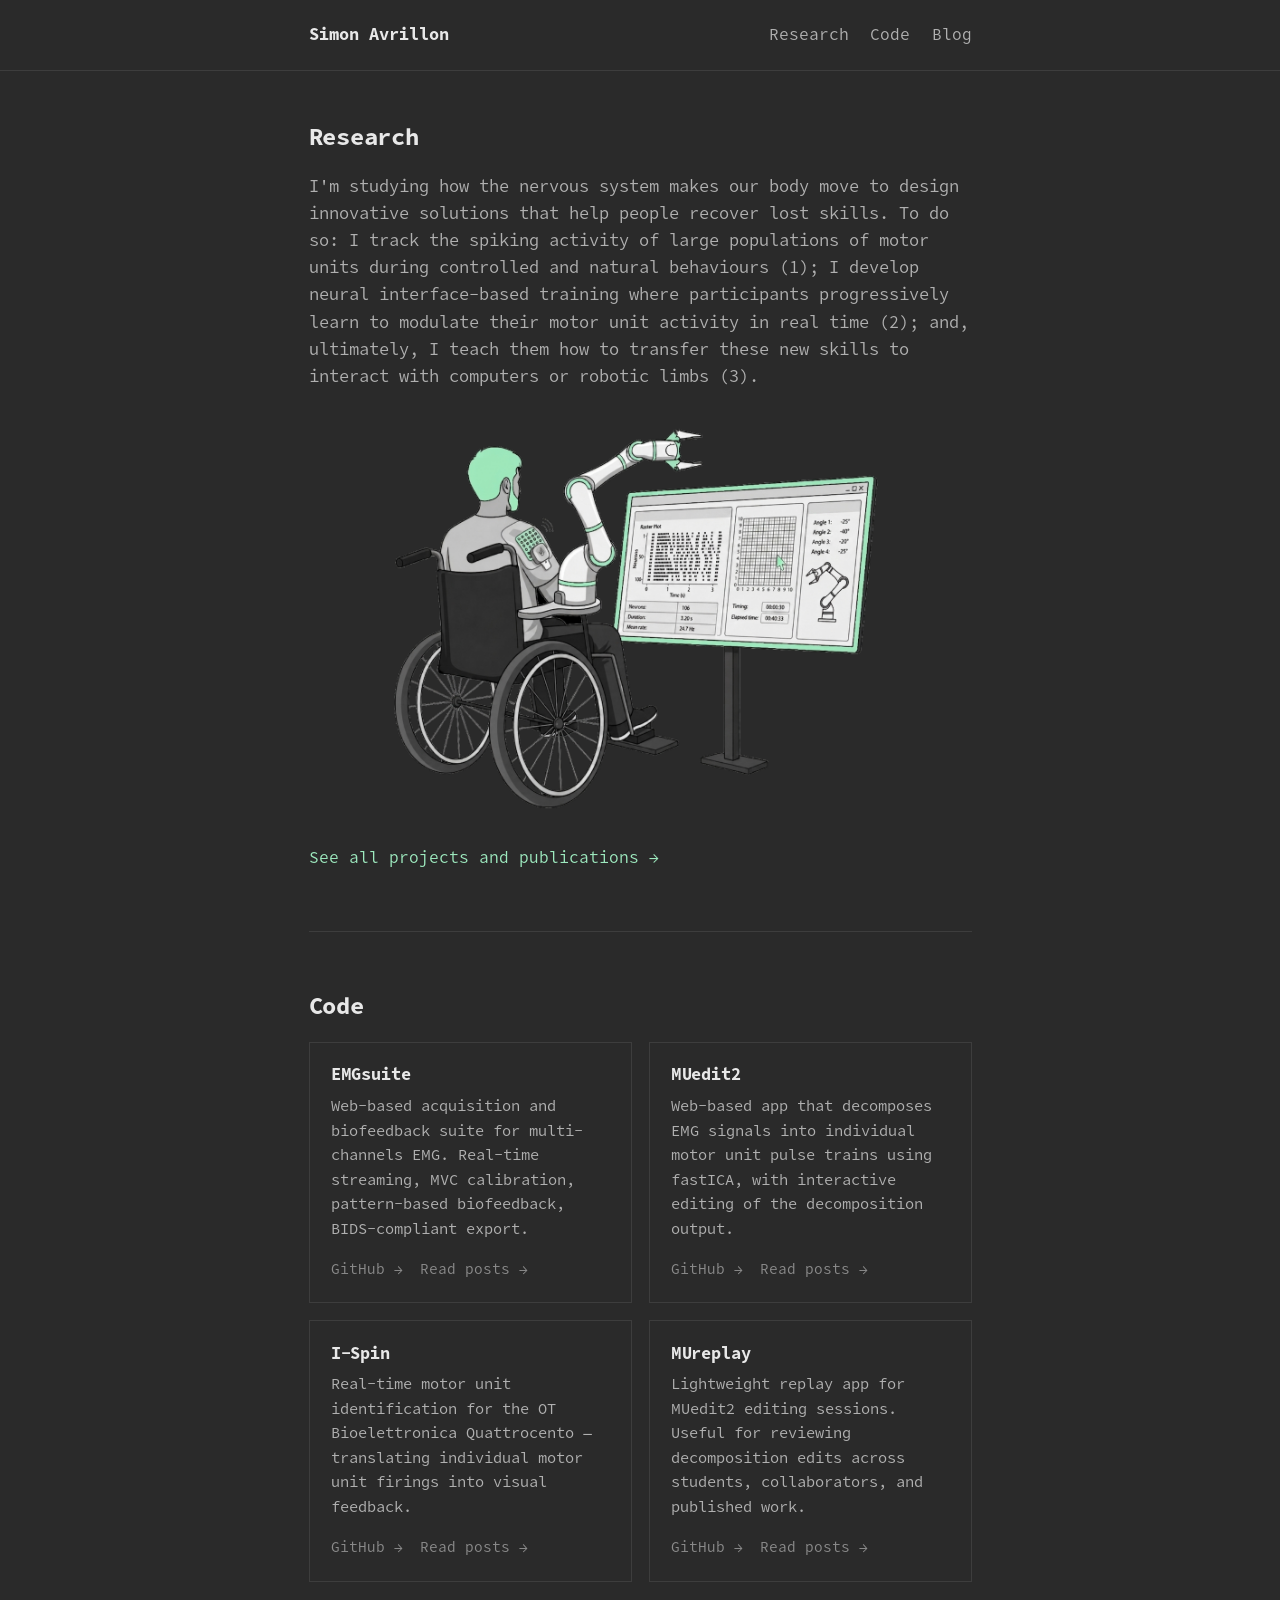
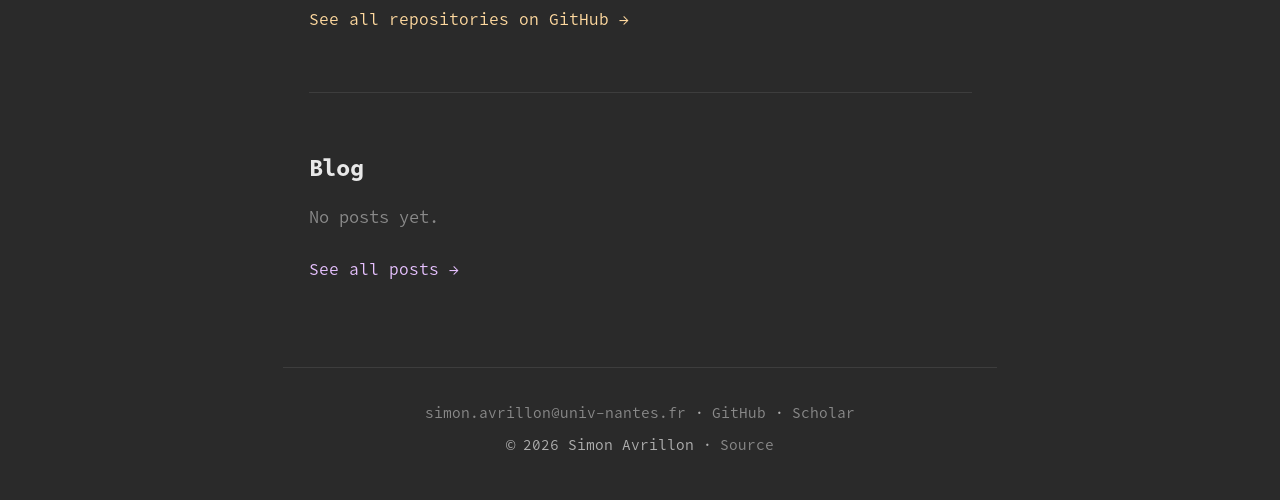
==== index.html @ 95c3a18e "first commit" ====
<!doctype html>
<html lang="en">
  <head>
    <meta charset="UTF-8" />
    <meta name="viewport" content="width=device-width, initial-scale=1.0" />
    <title>Simon Avrillon</title>
    <meta
      name="description"
      content="Simon Avrillon — researcher in neuromuscular physiology. Open-source tools for high-density EMG and motor unit analysis."
    />
    <link rel="stylesheet" href="css/style.css" />
    <link
      rel="icon"
      href="data:image/svg+xml,%3Csvg xmlns='http://www.w3.org/2000/svg' viewBox='0 0 24 24' fill='none' stroke='%236fa8ff' stroke-width='2' stroke-linecap='round' stroke-linejoin='round'%3E%3Cpath d='M22 12h-2.48a2 2 0 0 0-1.93 1.46l-2.35 8.36a.25.25 0 0 1-.48 0L9.24 2.18a.25.25 0 0 0-.48 0l-2.35 8.36A2 2 0 0 1 4.49 12H2'/%3E%3C/svg%3E"
    />
  </head>
  <body>
    <header class="site-header">
      <nav>
        <a href="/" class="brand">Simon Avrillon</a>
        <ul class="nav-links">
          <li><a href="#research">Research</a></li>
          <li><a href="#code">Code</a></li>
          <li><a href="#blog">Blog</a></li>
        </ul>
      </nav>
    </header>

    <main>
      <section id="research">
        <h2>Research</h2>
        <p>
          I'm studying how the nervous system makes our body move to design innovative solutions
          that help people recover lost skills. To do so: I track the spiking activity of large
          populations of motor units during controlled and natural behaviours (1); I develop neural
          interface-based training where participants progressively learn to modulate their motor
          unit activity in real time (2); and, ultimately, I teach them how to transfer these new
          skills to interact with computers or robotic limbs (3).
        </p>
        <img
          src="assets/research.png"
          alt="Research overview"
          style="width: 80%; display: block; margin: 0.2rem auto"
        />
        <p class="more-link"><a href="research.html">See all projects and publications →</a></p>
      </section>

      <section id="code">
        <h2>Code</h2>
        <ul class="repo-grid">
          <li class="repo-tile">
            <h3>EMGsuite</h3>
            <p>
              Web-based acquisition and biofeedback suite for multi-channels EMG. Real-time
              streaming, MVC calibration, pattern-based biofeedback, BIDS-compliant export.
            </p>
            <div class="tile-links">
              <a href="https://github.com/simonavrillon/EMGsuite">GitHub →</a>
              <a href="blog/?tag=emgsuite">Read posts →</a>
            </div>
          </li>
          <li class="repo-tile">
            <h3>MUedit2</h3>
            <p>
              Web-based app that decomposes EMG signals into individual motor unit pulse trains
              using fastICA, with interactive editing of the decomposition output.
            </p>
            <div class="tile-links">
              <a href="https://github.com/simonavrillon/MUedit2">GitHub →</a>
              <a href="blog/?tag=muedit">Read posts →</a>
            </div>
          </li>
          <li class="repo-tile">
            <h3>I-Spin</h3>
            <p>
              Real-time motor unit identification for the OT Bioelettronica Quattrocento —
              translating individual motor unit firings into visual feedback.
            </p>
            <div class="tile-links">
              <a href="https://github.com/simonavrillon/I-Spin">GitHub →</a>
              <a href="blog/?tag=i-spin">Read posts →</a>
            </div>
          </li>
          <li class="repo-tile">
            <h3>MUreplay</h3>
            <p>
              Lightweight replay app for MUedit2 editing sessions. Useful for reviewing
              decomposition edits across students, collaborators, and published work.
            </p>
            <div class="tile-links">
              <a href="https://github.com/simonavrillon/MUreplay">GitHub →</a>
              <a href="blog/?tag=mureplay">Read posts →</a>
            </div>
          </li>
        </ul>
        <p class="more-link">
          <a href="https://github.com/simonavrillon?tab=repositories"
            >See all repositories on GitHub →</a
          >
        </p>
      </section>

      <section id="blog">
        <h2>Blog</h2>
        <p class="muted">No posts yet.</p>
        <p class="more-link"><a href="blog/">See all posts →</a></p>
      </section>
    </main>

    <footer>
      <p>
        <a href="mailto:simon.avrillon@univ-nantes.fr">simon.avrillon@univ-nantes.fr</a> ·
        <a href="https://github.com/simonavrillon">GitHub</a> ·
        <a href="https://scholar.google.com/citations?user=N3VrB_kAAAAJ&hl=fr">Scholar</a>
      </p>
      <p>
        © <span id="year"></span> Simon Avrillon ·
        <a href="https://github.com/simonavrillon/simonavrillon.github.io">Source</a>
      </p>
    </footer>

    <script>
      document.getElementById("year").textContent = new Date().getFullYear();
    </script>
  </body>
</html>
---- css/style.css ----
/* ------------------------------------------------------------------
   Simon Avrillon — personal page
   Minimalist stylesheet. Plain CSS, no frameworks.
------------------------------------------------------------------- */

@font-face {
  font-family: "Office Code Pro";
  src: url("../assets/fonts/officecodepro-regular.otf") format("opentype");
  font-weight: 400;
  font-style: normal;
  font-display: swap;
}

@font-face {
  font-family: "Office Code Pro";
  src: url("../assets/fonts/officecodepro-regularitalic.otf") format("opentype");
  font-weight: 400;
  font-style: italic;
  font-display: swap;
}

@font-face {
  font-family: "Office Code Pro";
  src: url("../assets/fonts/officecodepro-bold.otf") format("opentype");
  font-weight: 700;
  font-style: normal;
  font-display: swap;
}

@font-face {
  font-family: "Office Code Pro";
  src: url("../assets/fonts/officecodepro-bolditalic.otf") format("opentype");
  font-weight: 700;
  font-style: italic;
  font-display: swap;
}

:root {
  --fg:        #e8e8e8;
  --fg-soft:   #b0b0b0;
  --muted:     #8a8a8a;
  --bg:        #2a2a2a;
  --accent:    #6fa8ff;
  --rule:      #3d3d3d;
  --max-width: 42rem;
  --font: "Office Code Pro", "SF Mono", Menlo, Consolas, monospace;
}

* { box-sizing: border-box; }

html { font-size: 17px; }

body {
  margin: 0;
  padding: 0;
  color: var(--fg);
  background: var(--bg);
  font-family: var(--font);
  line-height: 1.6;
  -webkit-font-smoothing: antialiased;
  -moz-osx-font-smoothing: grayscale;
}

/* --- Header / nav ------------------------------------------------- */

.site-header {
  border-bottom: 1px solid var(--rule);
}

.site-header nav {
  max-width: var(--max-width);
  margin: 0 auto;
  padding: 1.25rem 1.5rem;
  display: flex;
  align-items: center;
  justify-content: space-between;
  gap: 1.5rem;
  flex-wrap: wrap;
}

.brand {
  font-weight: 700;
  color: var(--fg);
  text-decoration: none;
}

.nav-links {
  list-style: none;
  display: flex;
  gap: 1.25rem;
  margin: 0;
  padding: 0;
}

.nav-links a {
  color: var(--fg-soft);
  text-decoration: none;
  font-size: 0.95rem;
  font-weight: 400;
}

.nav-links li:nth-child(1) a:hover { color: #9de9be; }
.nav-links li:nth-child(2) a:hover { color: #ffd99f; }
.nav-links li:nth-child(3) a:hover { color: #e7c1ff; }

/* --- Main layout -------------------------------------------------- */

main {
  max-width: var(--max-width);
  margin: 0 auto;
  padding: 3rem 1.5rem 4rem;
}

section + section {
  margin-top: 3.5rem;
  padding-top: 3.5rem;
  border-top: 1px solid var(--rule);
}

h1, h2, h3 {
  font-family: var(--font);
  font-weight: 600;
  letter-spacing: -0.01em;
  line-height: 1.25;
  color: var(--fg);
}

h1 {
  font-size: 2.4rem;
  margin: 0 0 0.5rem;
}

h2 {
  font-size: 1.4rem;
  margin: 0 0 1.25rem;
}

h3 {
  font-size: 1.1rem;
  margin: 0 0 0.3rem;
  font-family: var(--font);
  font-weight: 600;
}

p { margin: 0 0 1rem; color: var(--fg-soft); }

a { color: var(--accent); text-decoration: none; }
a:hover { text-decoration: underline; }


/* --- Repo tiles --------------------------------------------------- */

.repo-grid {
  list-style: none;
  margin: 0;
  padding: 0;
  display: grid;
  grid-template-columns: repeat(2, 1fr);
  gap: 1rem;
}

.repo-tile {
  border: 1px solid var(--rule);
  padding: 1.25rem;
  display: flex;
  flex-direction: column;
  gap: 0.5rem;
  transition: border-color 0.15s;
}

.repo-tile:hover { border-color: #ffd99f; }

.repo-tile h3 {
  margin: 0;
  font-size: 1rem;
  font-weight: 700;
  color: var(--fg);
}

.repo-tile p {
  margin: 0;
  flex: 1;
  font-size: 0.9rem;
}

.tile-links {
  display: flex;
  gap: 1rem;
  margin-top: 0.5rem;
}

.tile-links a {
  font-size: 0.85rem;
  color: var(--muted);
}

.tile-links a:hover { color: var(--accent); text-decoration: none; }

.more-link {
  margin-top: 1.5rem;
  font-size: 0.95rem;
}

#research .more-link a { color: #9de9be; }
#research .more-link a:hover { color: #9de9be; }

#code .more-link a { color: #ffd99f; }
#code .more-link a:hover { color: #ffd99f; }

#blog .post-list h3 a { color: #e7c1ff; }
#blog .post-list h3 a:hover { color: #e7c1ff; }
#blog .more-link a { color: #e7c1ff; }
#blog .more-link a:hover { color: #e7c1ff; }

/* --- Research aims ------------------------------------------------ */

.aim-list {
  list-style: none;
  margin: 2rem 0 0;
  padding: 0;
  display: grid;
  gap: 2.5rem;
}

.aim {
  display: grid;
  grid-template-columns: 2.5rem 1fr;
  gap: 1rem;
  align-items: start;
}

.aim-num {
  color: var(--muted);
  font-size: 0.8rem;
  letter-spacing: 0.05em;
  padding-top: 0.2rem;
}

.aim-body h2 {
  margin: 0 0 0.6rem;
  font-size: 1.1rem;
}

.aim-body p {
  margin: 0;
  font-size: 0.95rem;
}

/* --- Publications -------------------------------------------------- */

.pub-list {
  list-style: none;
  margin: 0;
  padding: 0;
  display: grid;
  gap: 1.75rem;
}

.pub {
  display: grid;
  grid-template-columns: 2.5rem 1fr;
  gap: 1rem;
  align-items: start;
}

.pub-year {
  color: var(--muted);
  font-size: 0.8rem;
  padding-top: 0.2rem;
}

.pub-body p { margin: 0; }

.pub-title {
  color: var(--fg);
  font-size: 0.95rem;
  margin-bottom: 0.3rem !important;
}

.pub-authors {
  color: var(--fg-soft);
  font-size: 0.85rem;
  margin-bottom: 0.2rem !important;
}

.pub-venue {
  color: var(--muted);
  font-size: 0.82rem;
  font-style: italic;
}

.pub-footnote {
  font-size: 0.8rem;
  color: var(--muted);
  margin-top: 1rem;
}

.muted { color: var(--muted); }

/* --- Blog --------------------------------------------------------- */

.post-list {
  list-style: none;
  margin: 0;
  padding: 0;
  display: grid;
  gap: 1.5rem;
}

.post-list li { display: grid; gap: 0.25rem; }

.post-list time {
  color: var(--muted);
  font-size: 0.85rem;
  font-family: var(--font);
}

.post-list h3 { margin: 0; }

.post-list p { margin: 0; font-size: 0.95rem; }

/* Single post */

article.post {
  max-width: 36rem;
}

article.post header {
  margin-bottom: 2rem;
}

article.post time {
  display: block;
  color: var(--muted);
  font-size: 0.85rem;
  font-family: var(--font);
  margin-bottom: 0.5rem;
}

article.post h1 { font-size: 2rem; }

article.post p, article.post li {
  font-family: var(--font);
  font-size: 1.05rem;
  line-height: 1.7;
}

article.post pre {
  background: var(--rule);
  padding: 1rem;
  overflow-x: auto;
  border-radius: 4px;
  font-size: 0.9rem;
}

article.post code {
  font-family: var(--font);
  font-size: 0.9em;
}

article.post blockquote {
  border-left: 3px solid var(--accent);
  margin: 1.5rem 0;
  padding: 0.25rem 0 0.25rem 1rem;
  color: var(--fg-soft);
  font-style: italic;
}

.back-link {
  font-size: 0.9rem;
  color: var(--muted);
}

.back-link a { color: #e7c1ff; }
.back-link a:hover { color: #e7c1ff; }

/* --- Footer ------------------------------------------------------- */

footer {
  max-width: var(--max-width);
  margin: 0 auto;
  padding: 2rem 1.5rem;
  border-top: 1px solid var(--rule);
  color: var(--muted);
  font-size: 0.85rem;
  text-align: center;
  word-break: break-word;
}

footer p {
  display: flex;
  flex-wrap: wrap;
  justify-content: center;
  gap: 0.25rem 0.5rem;
  margin: 0 0 0.5rem;
}

footer a { color: var(--muted); }
footer a:hover { color: var(--accent); }

/* --- Responsive --------------------------------------------------- */

@media (max-width: 600px) {
  .repo-grid { grid-template-columns: 1fr; }
}

@media (max-width: 480px) {
  html { font-size: 16px; }
  h1 { font-size: 2rem; }
  .site-header nav { padding: 1rem; gap: 1rem; }
  .nav-links { gap: 1rem; }
  main { padding: 2rem 1.25rem 3rem; }
  section + section { margin-top: 2.5rem; padding-top: 2.5rem; }
}
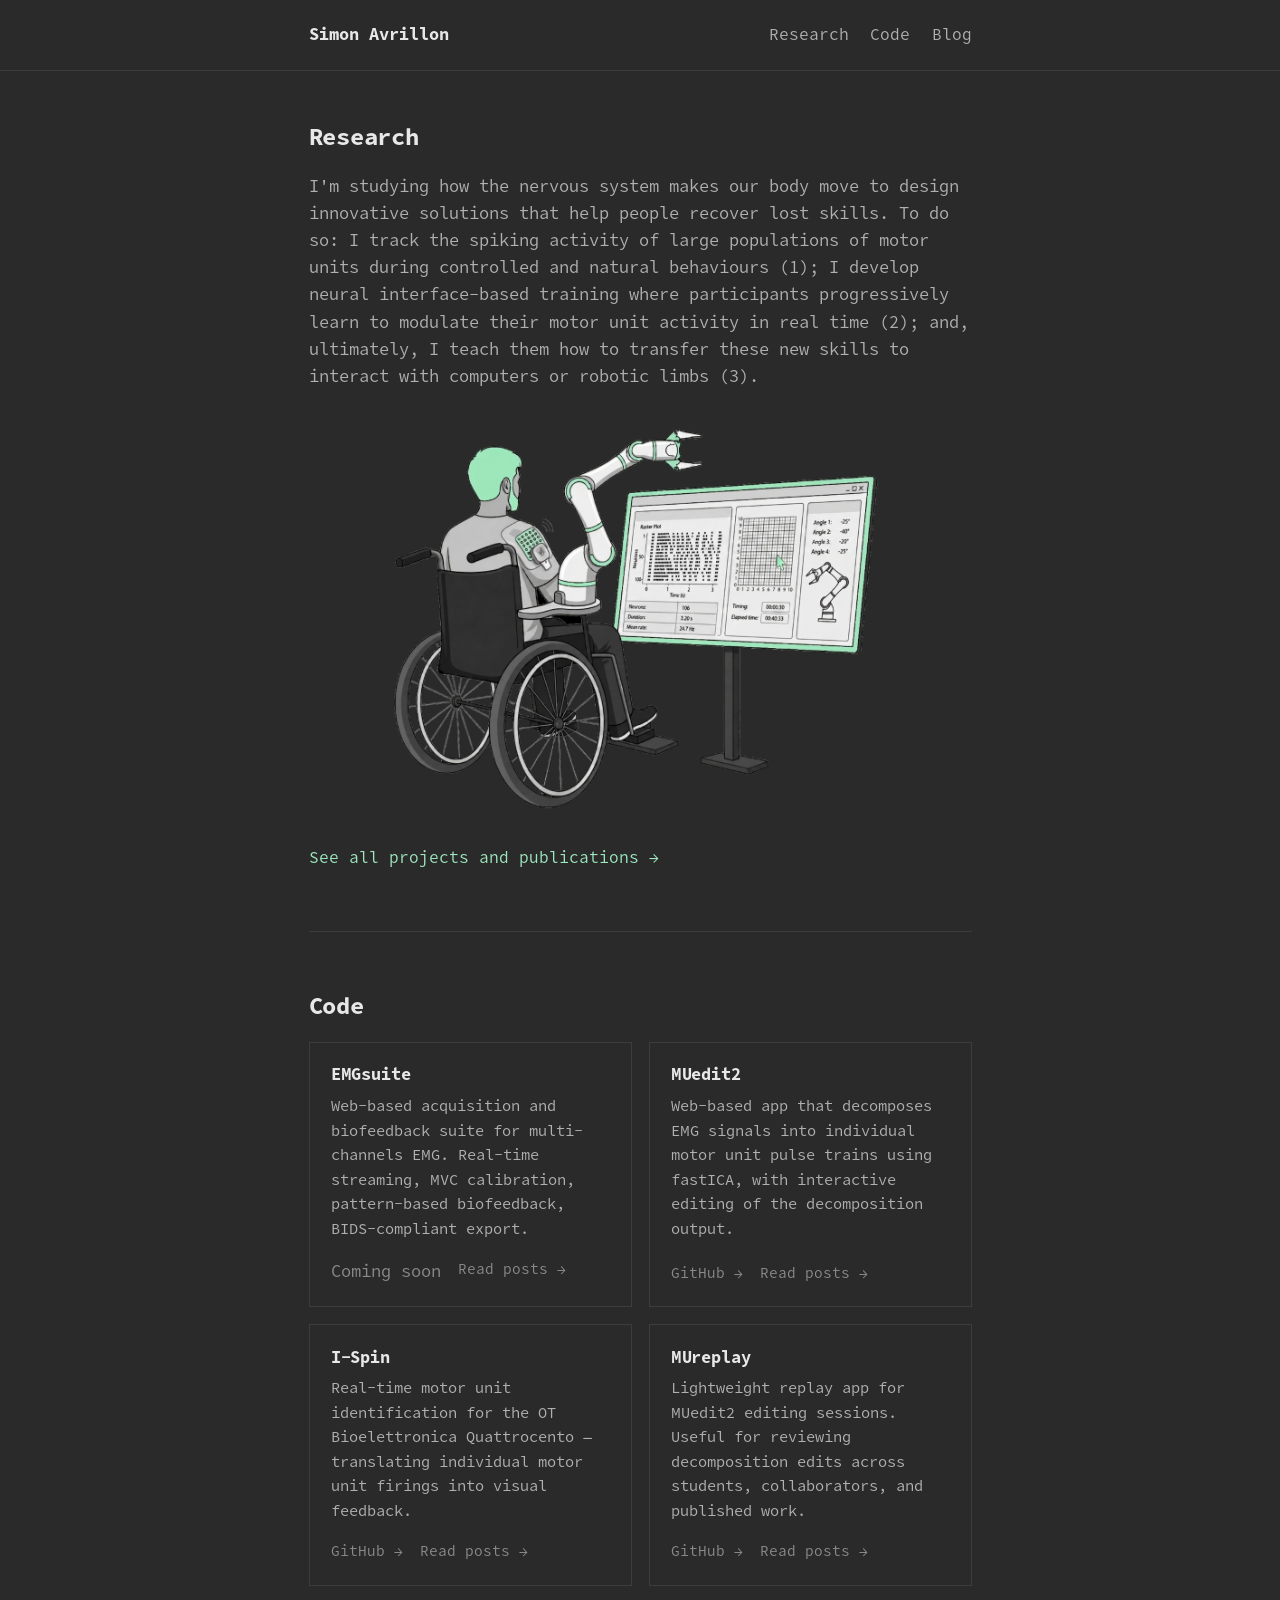
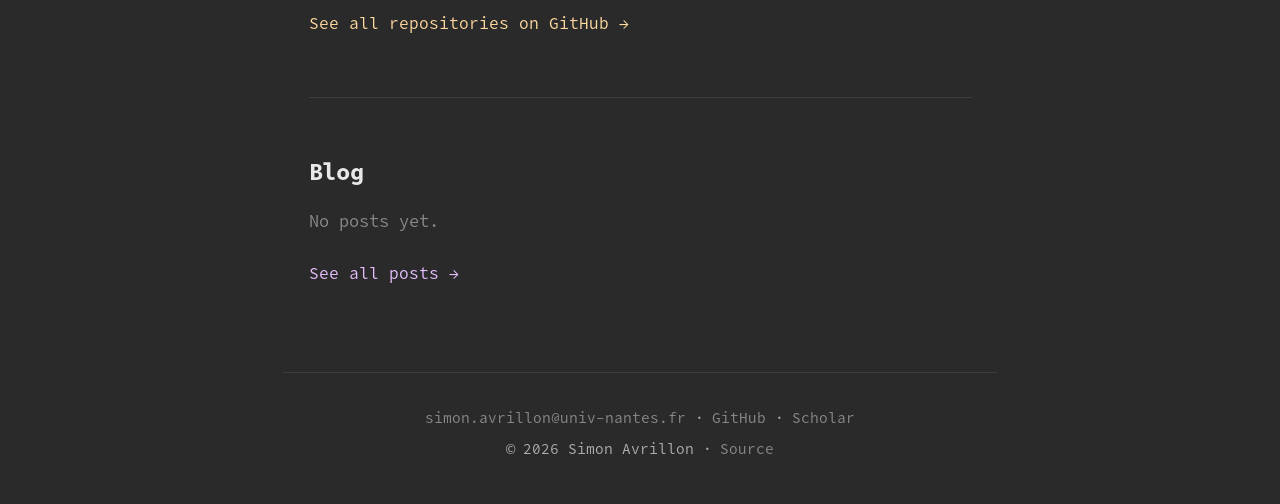
==== commit 76af3552: "update index pages" ====
--- a/index.html
+++ b/index.html
@@ -55,7 +55,7 @@
               streaming, MVC calibration, pattern-based biofeedback, BIDS-compliant export.
             </p>
             <div class="tile-links">
-              <a href="https://github.com/simonavrillon/EMGsuite">GitHub →</a>
+              <span class="muted">Coming soon</span>
               <a href="blog/?tag=emgsuite">Read posts →</a>
             </div>
           </li>
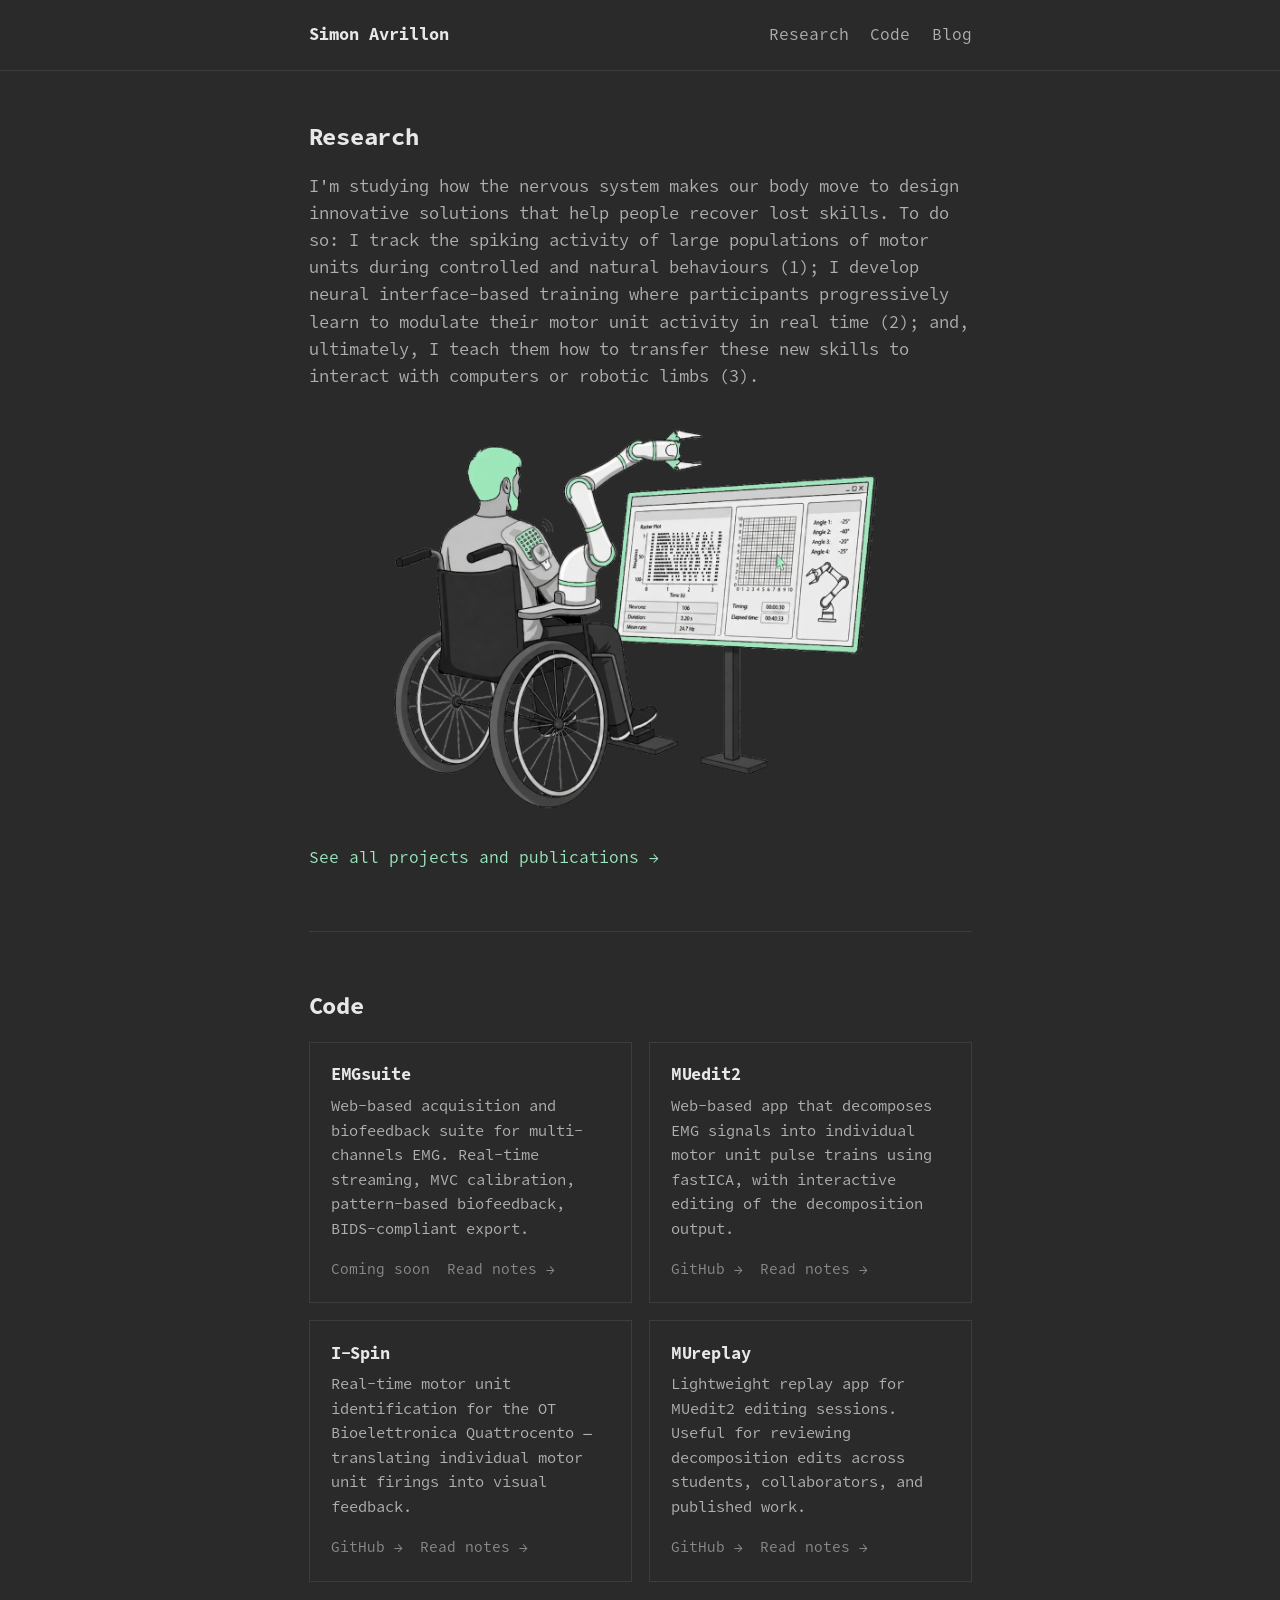
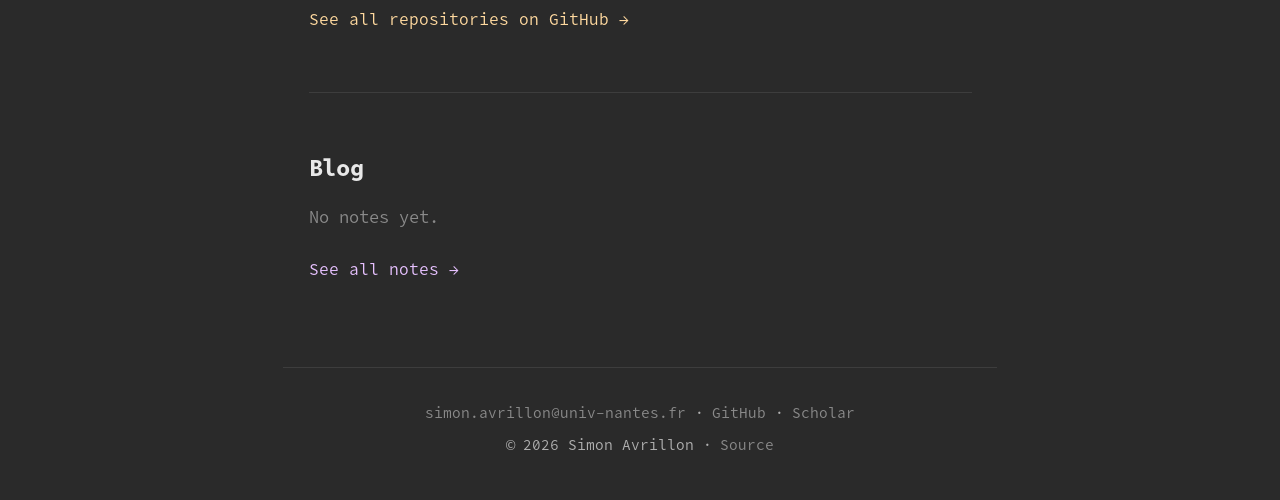
==== commit 1a48e23d: "update pages" ====
--- a/index.html
+++ b/index.html
@@ -56,7 +56,7 @@
             </p>
             <div class="tile-links">
               <span class="muted">Coming soon</span>
-              <a href="blog/?tag=emgsuite">Read posts →</a>
+              <a href="blog/?tag=emgsuite">Read notes →</a>
             </div>
           </li>
           <li class="repo-tile">
@@ -67,7 +67,7 @@
             </p>
             <div class="tile-links">
               <a href="https://github.com/simonavrillon/MUedit2">GitHub →</a>
-              <a href="blog/?tag=muedit">Read posts →</a>
+              <a href="blog/?tag=muedit">Read notes →</a>
             </div>
           </li>
           <li class="repo-tile">
@@ -78,7 +78,7 @@
             </p>
             <div class="tile-links">
               <a href="https://github.com/simonavrillon/I-Spin">GitHub →</a>
-              <a href="blog/?tag=i-spin">Read posts →</a>
+              <a href="blog/?tag=i-spin">Read notes →</a>
             </div>
           </li>
           <li class="repo-tile">
@@ -89,7 +89,7 @@
             </p>
             <div class="tile-links">
               <a href="https://github.com/simonavrillon/MUreplay">GitHub →</a>
-              <a href="blog/?tag=mureplay">Read posts →</a>
+              <a href="blog/?tag=mureplay">Read notes →</a>
             </div>
           </li>
         </ul>
@@ -102,8 +102,8 @@
 
       <section id="blog">
         <h2>Blog</h2>
-        <p class="muted">No posts yet.</p>
-        <p class="more-link"><a href="blog/">See all posts →</a></p>
+        <p class="muted">No notes yet.</p>
+        <p class="more-link"><a href="blog/">See all notes →</a></p>
       </section>
     </main>
 
--- a/css/style.css
+++ b/css/style.css
@@ -189,7 +189,8 @@
   margin-top: 0.5rem;
 }
 
-.tile-links a {
+.tile-links a,
+.tile-links span {
   font-size: 0.85rem;
   color: var(--muted);
 }
